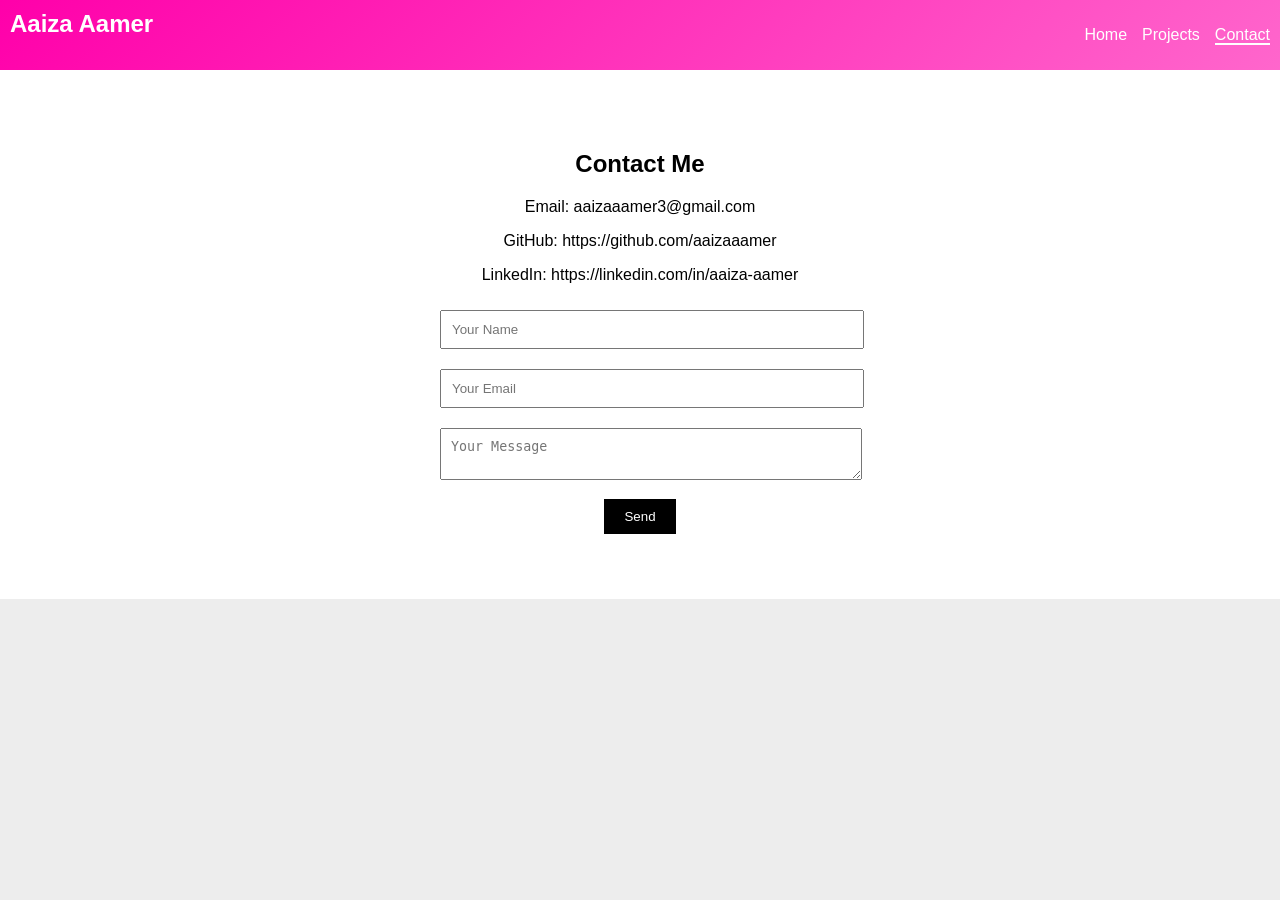
==== contact.html @ d93ecab4 "portfolio upload" ====
<!DOCTYPE html>
<html lang="en">
<head>
  <meta charset="UTF-8">
  <title>Contact | Portfolio</title>
  <link rel="stylesheet" href="style.css">
</head>
<body>

<header>
  <nav class="navbar">
    <h2 class="logo">Aaiza Aamer</h2>
    <ul>
      <li><a href="index.html">Home</a></li>
      <li><a href="projects.html">Projects</a></li>
      <li><a href="contact.html" class="active">Contact</a></li>
    </ul>
  </nav>
</header>

<section class="contact">
  <h2>Contact Me</h2>

  <p>Email: aaizaaamer3@gmail.com</p>
  <p>GitHub: https://github.com/aaizaaamer</p>
  <p>LinkedIn: https://linkedin.com/in/aaiza-aamer</p>

  
  <form>
    <input type="text" placeholder="Your Name" required>
    <input type="email" placeholder="Your Email" required>
    <textarea placeholder="Your Message" required></textarea>
    <button type="submit" class="btn">Send</button>
  </form>
</section>

</body>
</html>
---- style.css ----
body {
  font-family: Arial;
  margin: 0;
  background: #ededed;
}

:root {
  --main-gradient: linear-gradient(135deg, #ff00aa, #ff66cc);
}

.navbar {
  display: flex;
  justify-content: space-between;
  padding: 10px;
  background: var(--main-gradient);
  color: white;
}

.navbar ul {
  display: flex;
  list-style: none;
  gap: 15px;
}

.navbar a {
  color: white;
  text-decoration: none;
}

.active {
  border-bottom: 2px solid white;
}

.logo {
  margin: 0;
}

.hero {
  text-align: center;
  padding: 80px 20px;
  background: var(--main-gradient);
  color: white;
}

.intro {
  background: white;
  display: inline-block;
  padding: 30px;
  border-radius: 12px;
  max-width: 500px;
}

.picture img {
  width: 200px;
  height: 200px;
  border-radius: 50%;
  margin-bottom: 20px;
}

.name {
  color: #ffffff;
}

.btn {
  background: black;
  color: white;
  padding: 10px 20px;
  text-decoration: none;
  margin: 5px;
  display: inline-block;
  border: none;
}

.secondary {
  background: gray;
}

.featured-projects {
  padding: 60px 20px;
  background: white;
}

.projects-container {
  display: grid;
  grid-template-columns: repeat(2, 1fr);
  gap: 20px;
}

.project-card {
  background: #fafafa;
  padding: 20px;
  border-radius: 12px;
  border: 2px solid transparent;
  transition: all 0.3s ease;
  box-shadow: 0 5px 10px rgba(0,0,0,0.05);
}

.project-card:hover {
  border: 2px solid #007bff;
  transform: translateY(-5px);
  box-shadow: 0 10px 20px rgba(0,0,0,0.1);
}

.project-card span {
  display: block;
  margin: 10px 0;
  color: gray;
}

.project-card a {
  text-decoration: none;
  font-weight: bold;
  color: #007bff;
}

.extra {
  padding: 60px 20px;
  background: #f4f4f4;
  text-align: center;
}

.contact {
  padding: 60px 20px;
  background: white;
  text-align: center;
}

form {
  max-width: 400px;
  margin: auto;
}

input, textarea {
  width: 100%;
  padding: 10px;
  margin: 10px 0;
}

@media (max-width: 768px) {
  .projects-container {
    grid-template-columns: 1fr;
  }
}
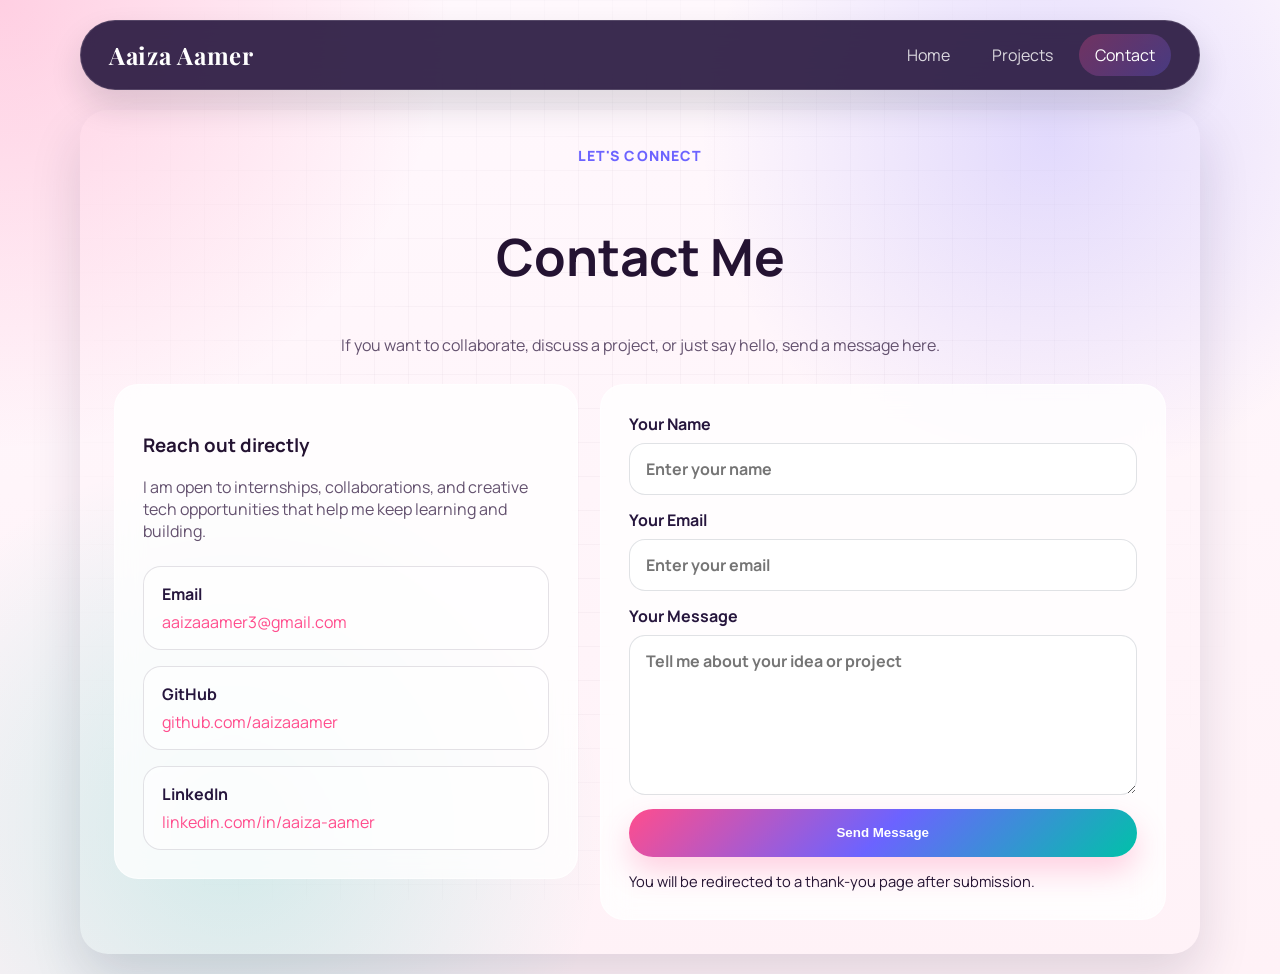
==== commit 2479ccce: "Updated portfolio" ====
--- a/contact.html
+++ b/contact.html
@@ -2,7 +2,11 @@
 <html lang="en">
 <head>
   <meta charset="UTF-8">
+  <meta name="viewport" content="width=device-width, initial-scale=1.0">
   <title>Contact | Portfolio</title>
+  <link rel="preconnect" href="https://fonts.googleapis.com">
+  <link rel="preconnect" href="https://fonts.gstatic.com" crossorigin>
+  <link href="https://fonts.googleapis.com/css2?family=Manrope:wght@400;500;700;800&family=Playfair+Display:wght@600;700;800&display=swap" rel="stylesheet">
   <link rel="stylesheet" href="style.css">
 </head>
 <body>
@@ -19,19 +23,58 @@
 </header>
 
 <section class="contact">
-  <h2>Contact Me</h2>
+  <div class="page-intro">
+    <span class="section-kicker">Let's Connect</span>
+    <h2>Contact Me</h2>
+    <p>If you want to collaborate, discuss a project, or just say hello, send a message here.</p>
+  </div>
 
-  <p>Email: aaizaaamer3@gmail.com</p>
-  <p>GitHub: https://github.com/aaizaaamer</p>
-  <p>LinkedIn: https://linkedin.com/in/aaiza-aamer</p>
+  <div class="contact-grid">
+    <div class="contact-card">
+      <div class="contact-intro">
+        <h3>Reach out directly</h3>
+        <p>I am open to internships, collaborations, and creative tech opportunities that help me keep learning and building.</p>
+      </div>
 
-  
-  <form>
-    <input type="text" placeholder="Your Name" required>
-    <input type="email" placeholder="Your Email" required>
-    <textarea placeholder="Your Message" required></textarea>
-    <button type="submit" class="btn">Send</button>
-  </form>
+      <div class="contact-methods">
+        <div class="contact-method">
+          <strong>Email</strong>
+          <a href="mailto:aaizaaamer3@gmail.com">aaizaaamer3@gmail.com</a>
+        </div>
+        <div class="contact-method">
+          <strong>GitHub</strong>
+          <a href="https://github.com/aaizaaamer" target="_blank" rel="noreferrer">github.com/aaizaaamer</a>
+        </div>
+        <div class="contact-method">
+          <strong>LinkedIn</strong>
+          <a href="https://linkedin.com/in/aaiza-aamer" target="_blank" rel="noreferrer">linkedin.com/in/aaiza-aamer</a>
+        </div>
+      </div>
+    </div>
+
+    <div class="contact-form">
+      <form action="https://formspree.io/f/xeenjopr" method="POST">
+        <label>
+          Your Name
+          <input type="text" name="name" placeholder="Enter your name" required>
+        </label>
+
+        <label>
+          Your Email
+          <input type="email" name="email" placeholder="Enter your email" required>
+        </label>
+
+        <label>
+          Your Message
+          <textarea name="message" placeholder="Tell me about your idea or project" required></textarea>
+        </label>
+
+        <input type="hidden" name="_next" value="https://aaizaaamer.github.io/Portfolio/thankyou.html">
+        <button type="submit" class="btn">Send Message</button>
+        <p class="form-note">You will be redirected to a thank-you page after submission.</p>
+      </form>
+    </div>
+  </div>
 </section>
 
 </body>
--- a/style.css
+++ b/style.css
@@ -1,143 +1,610 @@
+:root {
+  --bg: #fff2f7;
+  --surface: rgba(255, 255, 255, 0.78);
+  --surface-strong: #fffafc;
+  --text: #241332;
+  --muted: #64526f;
+  --line: rgba(36, 19, 50, 0.12);
+  --primary: #ff4d8d;
+  --secondary: #6c63ff;
+  --accent: #00c2a8;
+  --accent-2: #ffd166;
+  --deep: #26163d;
+  --hero-gradient: linear-gradient(135deg, #26163d 0%, #6c63ff 44%, #ff4d8d 78%, #ffd166 100%);
+  --card-shadow: 0 24px 52px rgba(38, 22, 61, 0.14);
+  --radius-lg: 28px;
+  --radius-md: 18px;
+  --container: 1120px;
+}
+
+* {
+  box-sizing: border-box;
+}
+
+html {
+  scroll-behavior: smooth;
+}
+
 body {
-  font-family: Arial;
-  margin: 0;
-  background: #ededed;
-}
-
-:root {
-  --main-gradient: linear-gradient(135deg, #ff00aa, #ff66cc);
+  margin: 0;
+  font-family: "Manrope", sans-serif;
+  color: var(--text);
+  background:
+    radial-gradient(circle at top left, rgba(255, 77, 141, 0.24), transparent 28%),
+    radial-gradient(circle at 82% 14%, rgba(108, 99, 255, 0.2), transparent 26%),
+    radial-gradient(circle at 18% 85%, rgba(0, 194, 168, 0.18), transparent 28%),
+    linear-gradient(180deg, #fff8fd 0%, var(--bg) 100%);
+}
+
+body::before {
+  content: "";
+  position: fixed;
+  inset: 0;
+  background-image: linear-gradient(rgba(38, 22, 61, 0.08) 1px, transparent 1px), linear-gradient(90deg, rgba(38, 22, 61, 0.08) 1px, transparent 1px);
+  background-size: 34px 34px;
+  mask-image: radial-gradient(circle at center, black 35%, transparent 85%);
+  pointer-events: none;
+  opacity: 0.35;
+  z-index: -1;
+}
+
+a {
+  color: inherit;
+}
+
+header,
+section,
+main,
+.thankyou-wrap {
+  position: relative;
+  z-index: 1;
+}
+
+.navbar,
+.hero,
+.featured-projects,
+.contact,
+.thankyou-wrap {
+  width: min(calc(100% - 32px), var(--container));
+  margin: 20px auto;
 }
 
 .navbar {
   display: flex;
+  align-items: center;
   justify-content: space-between;
-  padding: 10px;
-  background: var(--main-gradient);
-  color: white;
+  gap: 20px;
+  padding: 18px 28px;
+  background: rgba(38, 22, 61, 0.9);
+  color: #fff;
+  border: 1px solid rgba(255, 255, 255, 0.14);
+  border-radius: 999px;
+  box-shadow: 0 16px 32px rgba(24, 31, 46, 0.14);
+  backdrop-filter: blur(16px);
 }
 
 .navbar ul {
   display: flex;
+  flex-wrap: wrap;
   list-style: none;
-  gap: 15px;
+  gap: 10px;
+  padding: 0;
+  margin: 0;
 }
 
 .navbar a {
-  color: white;
+  color: rgba(255, 255, 255, 0.82);
   text-decoration: none;
-}
-
-.active {
-  border-bottom: 2px solid white;
+  padding: 10px 16px;
+  border-radius: 999px;
+  transition: background-color 0.25s ease, color 0.25s ease, transform 0.25s ease;
+}
+
+.navbar a:hover,
+.navbar a.active {
+  background: linear-gradient(135deg, rgba(255, 77, 141, 0.28), rgba(108, 99, 255, 0.28));
+  color: #fff;
+  transform: translateY(-1px);
 }
 
 .logo {
   margin: 0;
+  font-family: "Playfair Display", serif;
+  font-size: 1.5rem;
+  font-weight: 700;
+  letter-spacing: 0.03em;
 }
 
 .hero {
+  display: grid;
+  grid-template-columns: minmax(0, 1.3fr) minmax(280px, 0.9fr);
+  gap: 36px;
+  align-items: center;
+  padding: 56px;
+  border-radius: calc(var(--radius-lg) + 6px);
+  background: var(--hero-gradient);
+  color: #fff;
+  overflow: hidden;
+  box-shadow: var(--card-shadow);
+}
+
+.hero::after {
+  content: "";
+  position: absolute;
+  right: -80px;
+  bottom: -110px;
+  width: 260px;
+  height: 260px;
+  border-radius: 50%;
+  background: rgba(255, 255, 255, 0.18);
+}
+
+.eyebrow {
+  display: inline-block;
+  margin-bottom: 16px;
+  padding: 8px 14px;
+  border-radius: 999px;
+  background: rgba(255, 255, 255, 0.18);
+  font-size: 0.9rem;
+  font-weight: 700;
+  letter-spacing: 0.08em;
+  text-transform: uppercase;
+}
+
+.hero h1,
+.section-heading h2,
+.thankyou-card h1 {
+  margin: 0;
+  font-family: "Playfair Display", serif;
+  line-height: 1.05;
+}
+
+.hero h1 {
+  font-size: clamp(2.9rem, 6vw, 5rem);
+}
+
+.name {
+  color: #ffe98d;
+}
+
+.hero p {
+  max-width: 56ch;
+  color: rgba(255, 255, 255, 0.86);
+  font-size: 1.05rem;
+}
+
+.hero-lead {
+  margin: 18px 0 8px;
+  font-size: 1.08rem;
+  font-weight: 700;
+}
+
+.hero-tagline {
+  margin: 0 0 30px;
+}
+
+.hero-actions {
+  display: flex;
+  flex-wrap: wrap;
+  gap: 14px;
+  margin-bottom: 28px;
+}
+
+.hero-stats {
+  display: grid;
+  grid-template-columns: repeat(3, minmax(0, 1fr));
+  gap: 14px;
+}
+
+.stat-card {
+  padding: 18px;
+  border-radius: var(--radius-md);
+  background: rgba(255, 255, 255, 0.12);
+  border: 1px solid rgba(255, 255, 255, 0.14);
+  backdrop-filter: blur(12px);
+}
+
+.stat-card strong {
+  display: block;
+  font-size: 1.45rem;
+  margin-bottom: 4px;
+}
+
+.stat-card span {
+  font-size: 0.92rem;
+  color: rgba(255, 255, 255, 0.78);
+}
+
+.hero-visual {
+  display: grid;
+  justify-items: center;
+  gap: 22px;
+}
+
+.picture-frame {
+  position: relative;
+  width: min(100%, 320px);
+  aspect-ratio: 1;
+  padding: 16px;
+  border-radius: 36px;
+  background: linear-gradient(145deg, rgba(255, 255, 255, 0.28), rgba(255, 255, 255, 0.08));
+  box-shadow: inset 0 1px 0 rgba(255, 255, 255, 0.35), 0 24px 50px rgba(16, 23, 38, 0.18);
+}
+
+.picture img {
+  width: 100%;
+  height: 100%;
+  object-fit: cover;
+  border-radius: 28px;
+  display: block;
+}
+
+.hero-note,
+.contact-card,
+.contact-form,
+.project-card,
+.thankyou-card,
+.featured-projects {
+  background: var(--surface);
+  border: 1px solid rgba(255, 255, 255, 0.58);
+  backdrop-filter: blur(14px);
+}
+
+.hero-note {
+  width: 100%;
+  max-width: 320px;
+  padding: 20px;
+  border-radius: var(--radius-md);
+  background: rgba(38, 22, 61, 0.42);
+  border: 1px solid rgba(255, 255, 255, 0.24);
+  color: #ffffff;
+}
+
+.hero-note-title {
+  display: block;
+  margin-bottom: 8px;
+  font-size: 0.86rem;
+  letter-spacing: 0.08em;
+  text-transform: uppercase;
+  color: rgba(255, 255, 255, 0.82);
+}
+
+.hero-note p {
+  margin: 0;
+}
+
+.btn {
+  display: inline-flex;
+  align-items: center;
+  justify-content: center;
+  min-height: 48px;
+  padding: 0 22px;
+  border: none;
+  border-radius: 999px;
+  background: linear-gradient(135deg, var(--primary), var(--secondary), var(--accent));
+  color: #fff;
+  font-weight: 800;
+  text-decoration: none;
+  box-shadow: 0 14px 30px rgba(255, 77, 141, 0.25);
+  transition: transform 0.25s ease, box-shadow 0.25s ease, filter 0.25s ease;
+  cursor: pointer;
+}
+
+.btn:hover {
+  transform: translateY(-2px);
+  box-shadow: 0 18px 34px rgba(108, 99, 255, 0.28);
+  filter: saturate(1.06);
+}
+
+.secondary {
+  background: rgba(255, 255, 255, 0.14);
+  color: #fff;
+  border: 1px solid rgba(255, 255, 255, 0.26);
+  box-shadow: none;
+}
+
+.page-intro,
+.section-heading {
+  max-width: 720px;
+  margin-bottom: 28px;
+}
+
+.page-intro {
+  margin-inline: auto;
   text-align: center;
-  padding: 80px 20px;
-  background: var(--main-gradient);
-  color: white;
-}
-
-.intro {
-  background: white;
+}
+
+.section-heading p,
+.page-intro p,
+.project-card p,
+.contact-intro p,
+.thankyou-card p {
+  color: var(--muted);
+}
+
+.featured-projects,
+.contact,
+.thankyou-wrap {
+  padding: 34px;
+  border-radius: var(--radius-lg);
+  box-shadow: var(--card-shadow);
+}
+
+.section-kicker {
   display: inline-block;
-  padding: 30px;
-  border-radius: 12px;
-  max-width: 500px;
-}
-
-.picture img {
-  width: 200px;
-  height: 200px;
-  border-radius: 50%;
+  margin-bottom: 14px;
+  color: var(--secondary);
+  font-size: 0.88rem;
+  font-weight: 800;
+  letter-spacing: 0.08em;
+  text-transform: uppercase;
+}
+
+.featured-projects h2,
+.contact h2,
+.thankyou-card h1 {
+  font-size: clamp(2rem, 4vw, 3.3rem);
+}
+
+.projects-container {
+  display: grid;
+  grid-template-columns: repeat(2, minmax(0, 1fr));
+  gap: 22px;
+}
+
+.domain-section + .domain-section {
+  margin-top: 40px;
+}
+
+.domain-header {
+  max-width: 760px;
   margin-bottom: 20px;
 }
 
-.name {
-  color: #ffffff;
-}
-
-.btn {
-  background: black;
-  color: white;
-  padding: 10px 20px;
-  text-decoration: none;
-  margin: 5px;
-  display: inline-block;
-  border: none;
-}
-
-.secondary {
-  background: gray;
-}
-
-.featured-projects {
-  padding: 60px 20px;
-  background: white;
-}
-
-.projects-container {
-  display: grid;
-  grid-template-columns: repeat(2, 1fr);
-  gap: 20px;
+.domain-header h3 {
+  margin: 12px 0 10px;
+  font-family: "Playfair Display", serif;
+  font-size: clamp(1.5rem, 2.8vw, 2.2rem);
+  line-height: 1.15;
+}
+
+.domain-header p {
+  margin: 0;
+  color: var(--muted);
+}
+
+.domain-chip {
+  display: inline-flex;
+  align-items: center;
+  padding: 8px 12px;
+  border-radius: 999px;
+  background: rgba(108, 99, 255, 0.11);
+  color: var(--deep);
+  font-size: 0.84rem;
+  font-weight: 800;
+  letter-spacing: 0.06em;
+  text-transform: uppercase;
+}
+
+.uiux-card {
+  border-color: rgba(255, 77, 141, 0.18);
+}
+
+.machine-card {
+  border-color: rgba(0, 194, 168, 0.18);
+}
+
+.code-card {
+  border-color: rgba(108, 99, 255, 0.16);
 }
 
 .project-card {
-  background: #fafafa;
-  padding: 20px;
-  border-radius: 12px;
-  border: 2px solid transparent;
-  transition: all 0.3s ease;
-  box-shadow: 0 5px 10px rgba(0,0,0,0.05);
+  padding: 24px;
+  border-radius: 24px;
+  box-shadow: 0 14px 30px rgba(36, 50, 74, 0.08);
+  transition: transform 0.28s ease, box-shadow 0.28s ease, border-color 0.28s ease;
 }
 
 .project-card:hover {
-  border: 2px solid #007bff;
-  transform: translateY(-5px);
-  box-shadow: 0 10px 20px rgba(0,0,0,0.1);
+  transform: translateY(-8px);
+  box-shadow: 0 24px 40px rgba(38, 22, 61, 0.16);
+  border-color: rgba(255, 77, 141, 0.3);
+}
+
+.project-tag {
+  display: inline-flex;
+  align-items: center;
+  margin-bottom: 16px;
+  padding: 8px 12px;
+  border-radius: 999px;
+  background: linear-gradient(135deg, rgba(255, 77, 141, 0.12), rgba(108, 99, 255, 0.12));
+  color: var(--deep);
+  font-size: 0.84rem;
+  font-weight: 800;
+  letter-spacing: 0.04em;
+  text-transform: uppercase;
+}
+
+.project-card h3 {
+  margin-top: 0;
+  margin-bottom: 12px;
+  font-size: 1.4rem;
 }
 
 .project-card span {
   display: block;
-  margin: 10px 0;
-  color: gray;
-}
-
-.project-card a {
+  margin: 18px 0;
+  color: var(--muted);
+  font-weight: 700;
+}
+
+.project-link {
+  color: var(--deep);
+  font-weight: 800;
   text-decoration: none;
-  font-weight: bold;
-  color: #007bff;
-}
-
-.extra {
-  padding: 60px 20px;
-  background: #f4f4f4;
+}
+
+.project-link:hover {
+  color: var(--primary);
+}
+
+.project-link.external::after {
+  content: " ↗";
+  font-weight: 900;
+}
+
+.section-grid {
+  display: grid;
+  gap: 18px;
+}
+
+.section-note {
+  margin: 0;
+  color: var(--muted);
+}
+
+.contact-grid {
+  display: grid;
+  grid-template-columns: minmax(280px, 0.9fr) minmax(0, 1.1fr);
+  gap: 22px;
+  align-items: start;
+}
+
+.contact-card,
+.contact-form,
+.thankyou-card {
+  padding: 28px;
+  border-radius: 24px;
+}
+
+.contact-methods {
+  display: grid;
+  gap: 16px;
+  margin-top: 24px;
+}
+
+.contact-method {
+  padding: 16px 18px;
+  border-radius: 18px;
+  background: rgba(255, 255, 255, 0.56);
+  border: 1px solid var(--line);
+}
+
+.contact-method strong {
+  display: block;
+  margin-bottom: 6px;
+  color: var(--deep);
+}
+
+.contact-method a {
+  color: var(--primary);
+  text-decoration: none;
+  word-break: break-word;
+}
+
+form {
+  display: grid;
+  gap: 14px;
+}
+
+label {
+  display: grid;
+  gap: 8px;
+  font-weight: 700;
+  color: var(--deep);
+}
+
+input,
+textarea {
+  width: 100%;
+  padding: 14px 16px;
+  border: 1px solid rgba(36, 50, 74, 0.14);
+  border-radius: 16px;
+  background: rgba(255, 255, 255, 0.86);
+  color: var(--text);
+  font: inherit;
+  transition: border-color 0.2s ease, box-shadow 0.2s ease, background-color 0.2s ease;
+}
+
+input:focus,
+textarea:focus {
+  outline: none;
+  border-color: rgba(255, 77, 141, 0.5);
+  box-shadow: 0 0 0 4px rgba(255, 77, 141, 0.12);
+  background: #fff;
+}
+
+textarea {
+  min-height: 160px;
+  resize: vertical;
+}
+
+.form-note {
+  margin: 0;
+  font-size: 0.92rem;
+}
+
+.thankyou-wrap {
+  min-height: calc(100vh - 120px);
+  display: grid;
+  place-items: center;
+}
+
+.thankyou-card {
+  max-width: 700px;
   text-align: center;
 }
 
-.contact {
-  padding: 60px 20px;
-  background: white;
-  text-align: center;
-}
-
-form {
-  max-width: 400px;
-  margin: auto;
-}
-
-input, textarea {
-  width: 100%;
-  padding: 10px;
-  margin: 10px 0;
-}
-
-@media (max-width: 768px) {
+.thankyou-card .section-kicker {
+  margin-bottom: 10px;
+}
+
+@media (max-width: 900px) {
+  .hero,
+  .contact-grid {
+    grid-template-columns: 1fr;
+  }
+
+  .hero {
+    padding: 36px 26px;
+  }
+
+  .hero-visual {
+    order: -1;
+  }
+
+  .hero-stats,
   .projects-container {
     grid-template-columns: 1fr;
   }
+}
+
+@media (max-width: 640px) {
+  .navbar,
+  .hero,
+  .featured-projects,
+  .contact,
+  .thankyou-wrap {
+    width: min(calc(100% - 20px), var(--container));
+  }
+
+  .navbar {
+    padding: 16px 18px;
+    border-radius: 28px;
+    flex-direction: column;
+  }
+
+  .navbar ul {
+    justify-content: center;
+  }
+
+  .hero h1 {
+    font-size: 2.55rem;
+  }
+
+  .featured-projects,
+  .contact,
+  .thankyou-wrap {
+    padding: 22px;
+  }
 }
